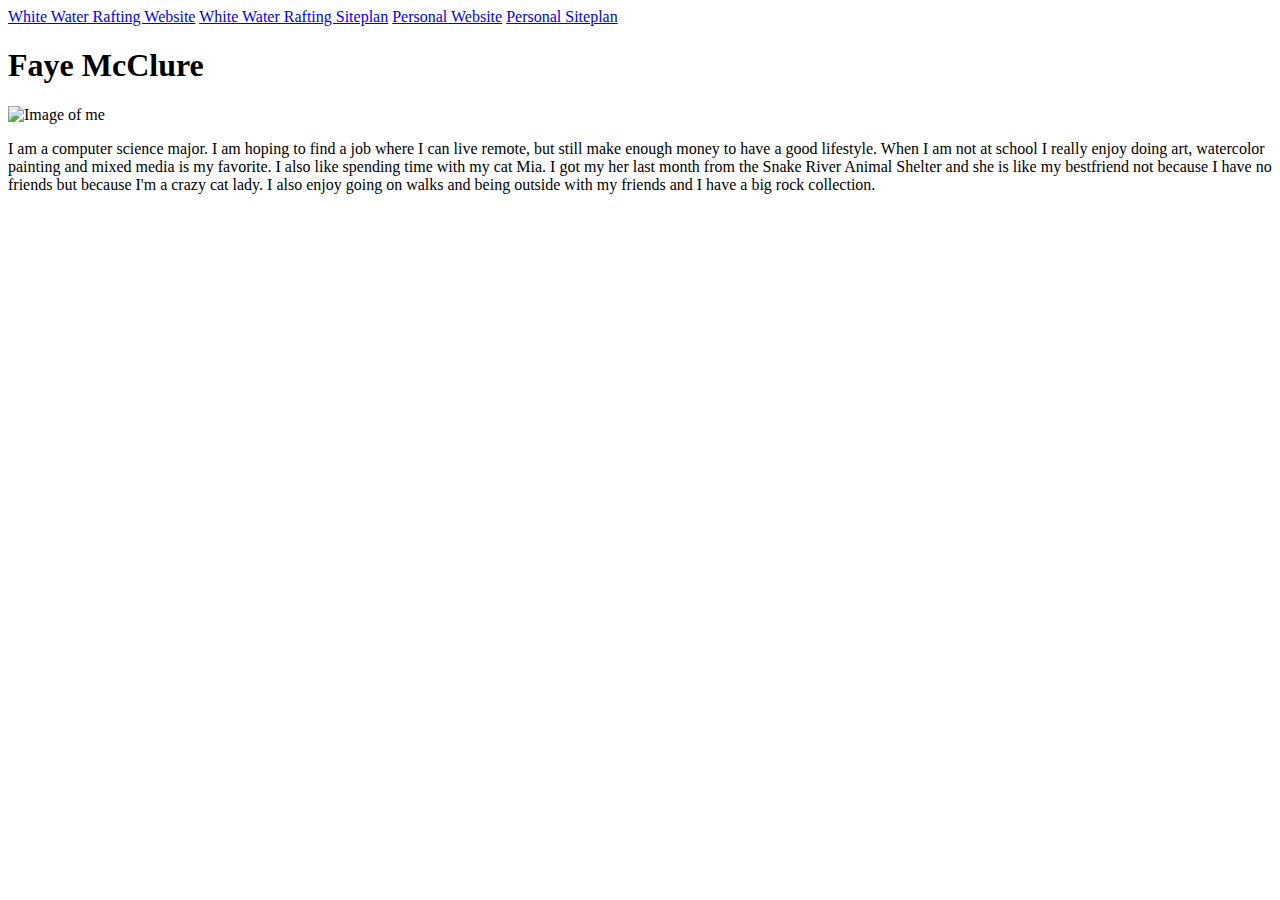
==== index.html @ dc07138a "first commit" ====
<!DOCTYPE html>
<html lang="en">
<head>
    <meta charset="UTF-8">
    <meta name="viewport" content="width=device-width, initial-scale=1.0">
    <title>Document</title>
</head>
<body>
    <header>
        <nav>
            <a href="wwr/index.html">White Water Rafting Website</a>
            <a href="wwr/site-plan-rafting.html">White Water Rafting Siteplan</a>
            <a href="#">Personal Website</a>
            <a href="#">Personal Siteplan</a>
        </nav>
        <main>
            <h1>Faye McClure</h1>
            <img src="img_1364.jpg" alt="Image of me"
                width="400" />
            <p>I am a computer science major. I am hoping to find a job where I can live remote, but still make enough money to have a good lifestyle. When I am not at school I really enjoy doing art, watercolor painting and mixed media is my favorite. I also like spending time with my cat Mia. I got my her last month from the Snake River Animal Shelter and she is like my bestfriend not because I have no friends but because I'm a crazy cat lady. I also enjoy going on walks and being outside with my friends and I have a big rock collection. </p>
        </main>
    </header>
    
</body>
</html>
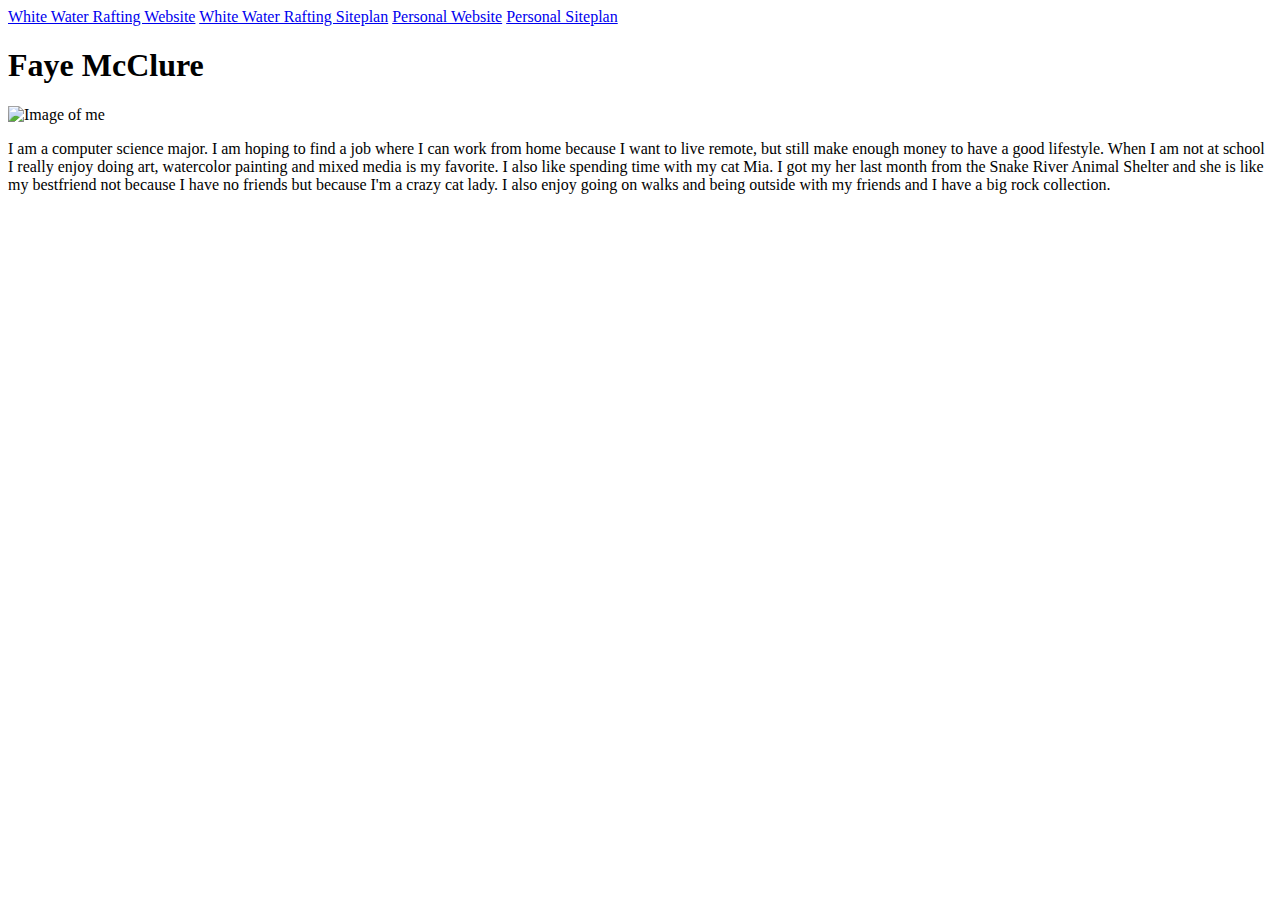
==== commit b26579ab: "initialcommit" ====
--- a/index.html
+++ b/index.html
@@ -17,7 +17,7 @@
             <h1>Faye McClure</h1>
             <img src="img_1364.jpg" alt="Image of me"
                 width="400" />
-            <p>I am a computer science major. I am hoping to find a job where I can live remote, but still make enough money to have a good lifestyle. When I am not at school I really enjoy doing art, watercolor painting and mixed media is my favorite. I also like spending time with my cat Mia. I got my her last month from the Snake River Animal Shelter and she is like my bestfriend not because I have no friends but because I'm a crazy cat lady. I also enjoy going on walks and being outside with my friends and I have a big rock collection. </p>
+            <p>I am a computer science major. I am hoping to find a job where I can work from home because I want to live remote, but still make enough money to have a good lifestyle. When I am not at school I really enjoy doing art, watercolor painting and mixed media is my favorite. I also like spending time with my cat Mia. I got my her last month from the Snake River Animal Shelter and she is like my bestfriend not because I have no friends but because I'm a crazy cat lady. I also enjoy going on walks and being outside with my friends and I have a big rock collection. </p>
         </main>
     </header>
     
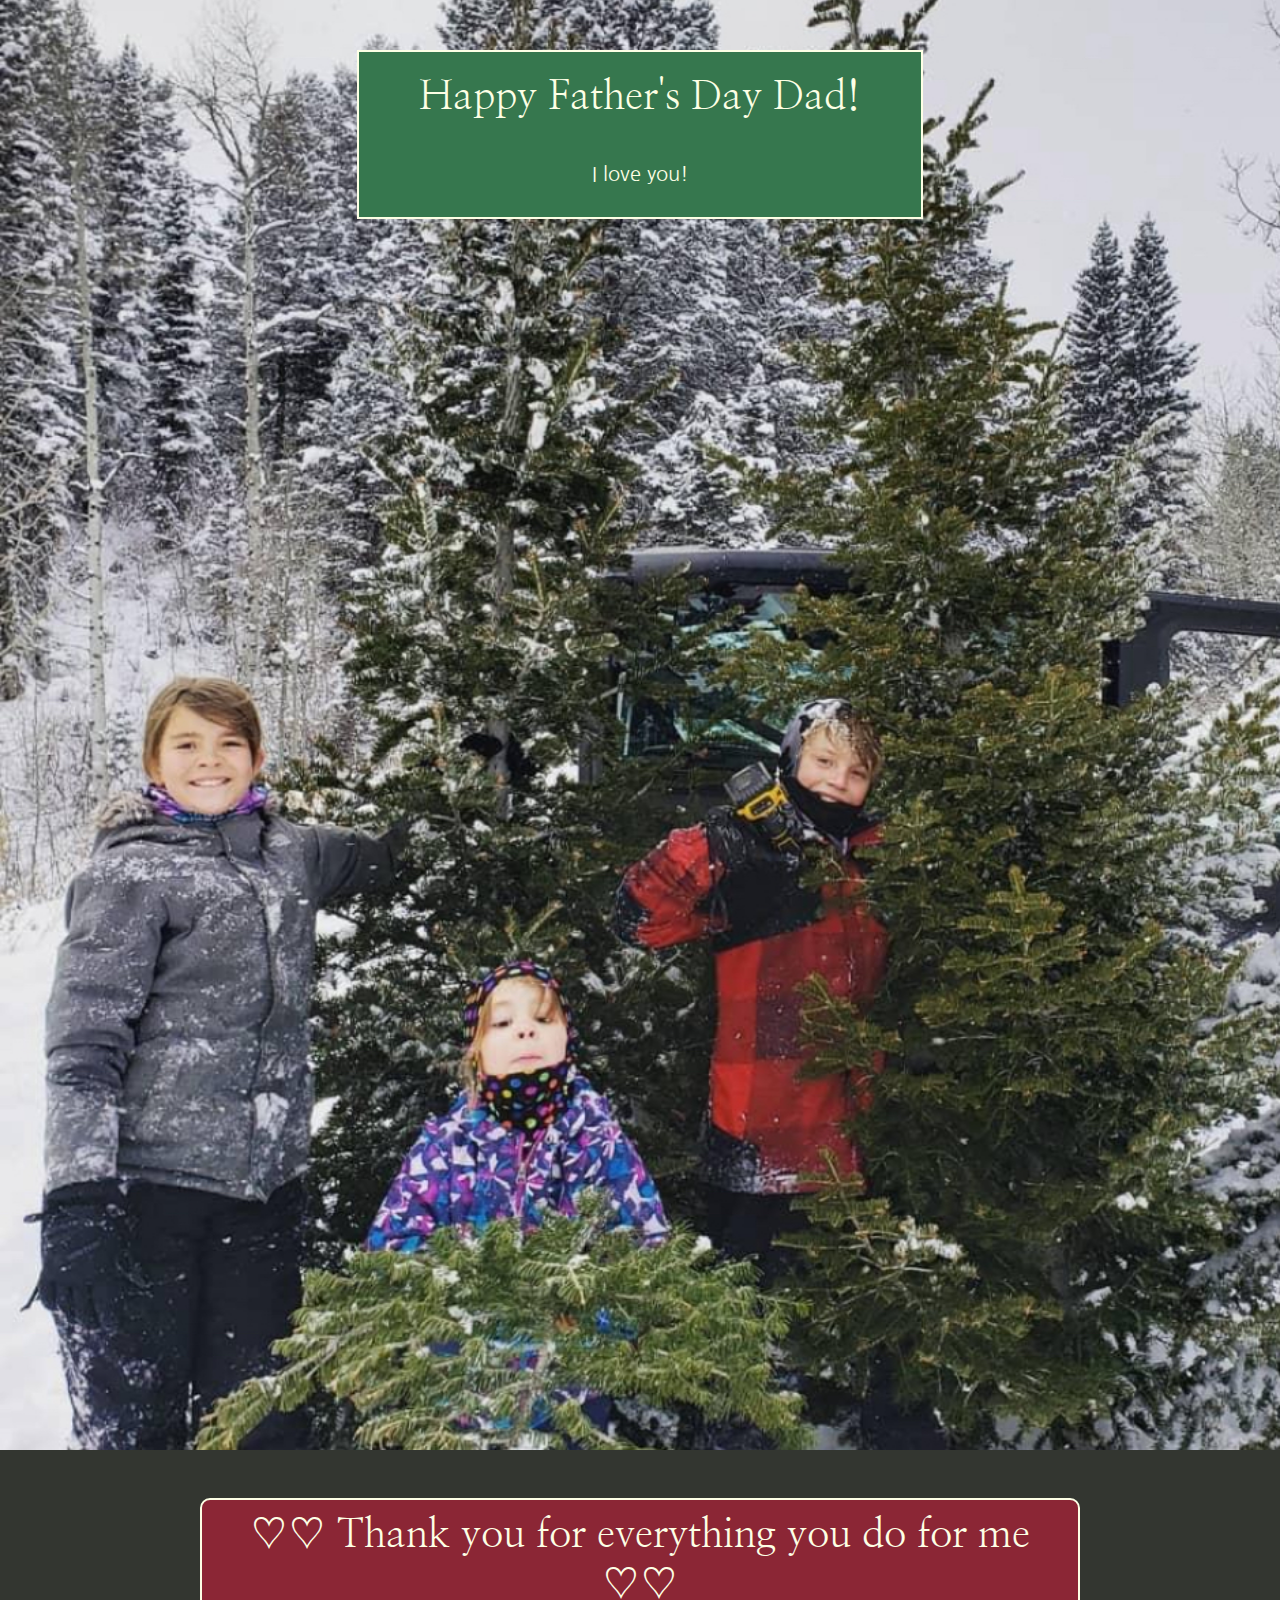
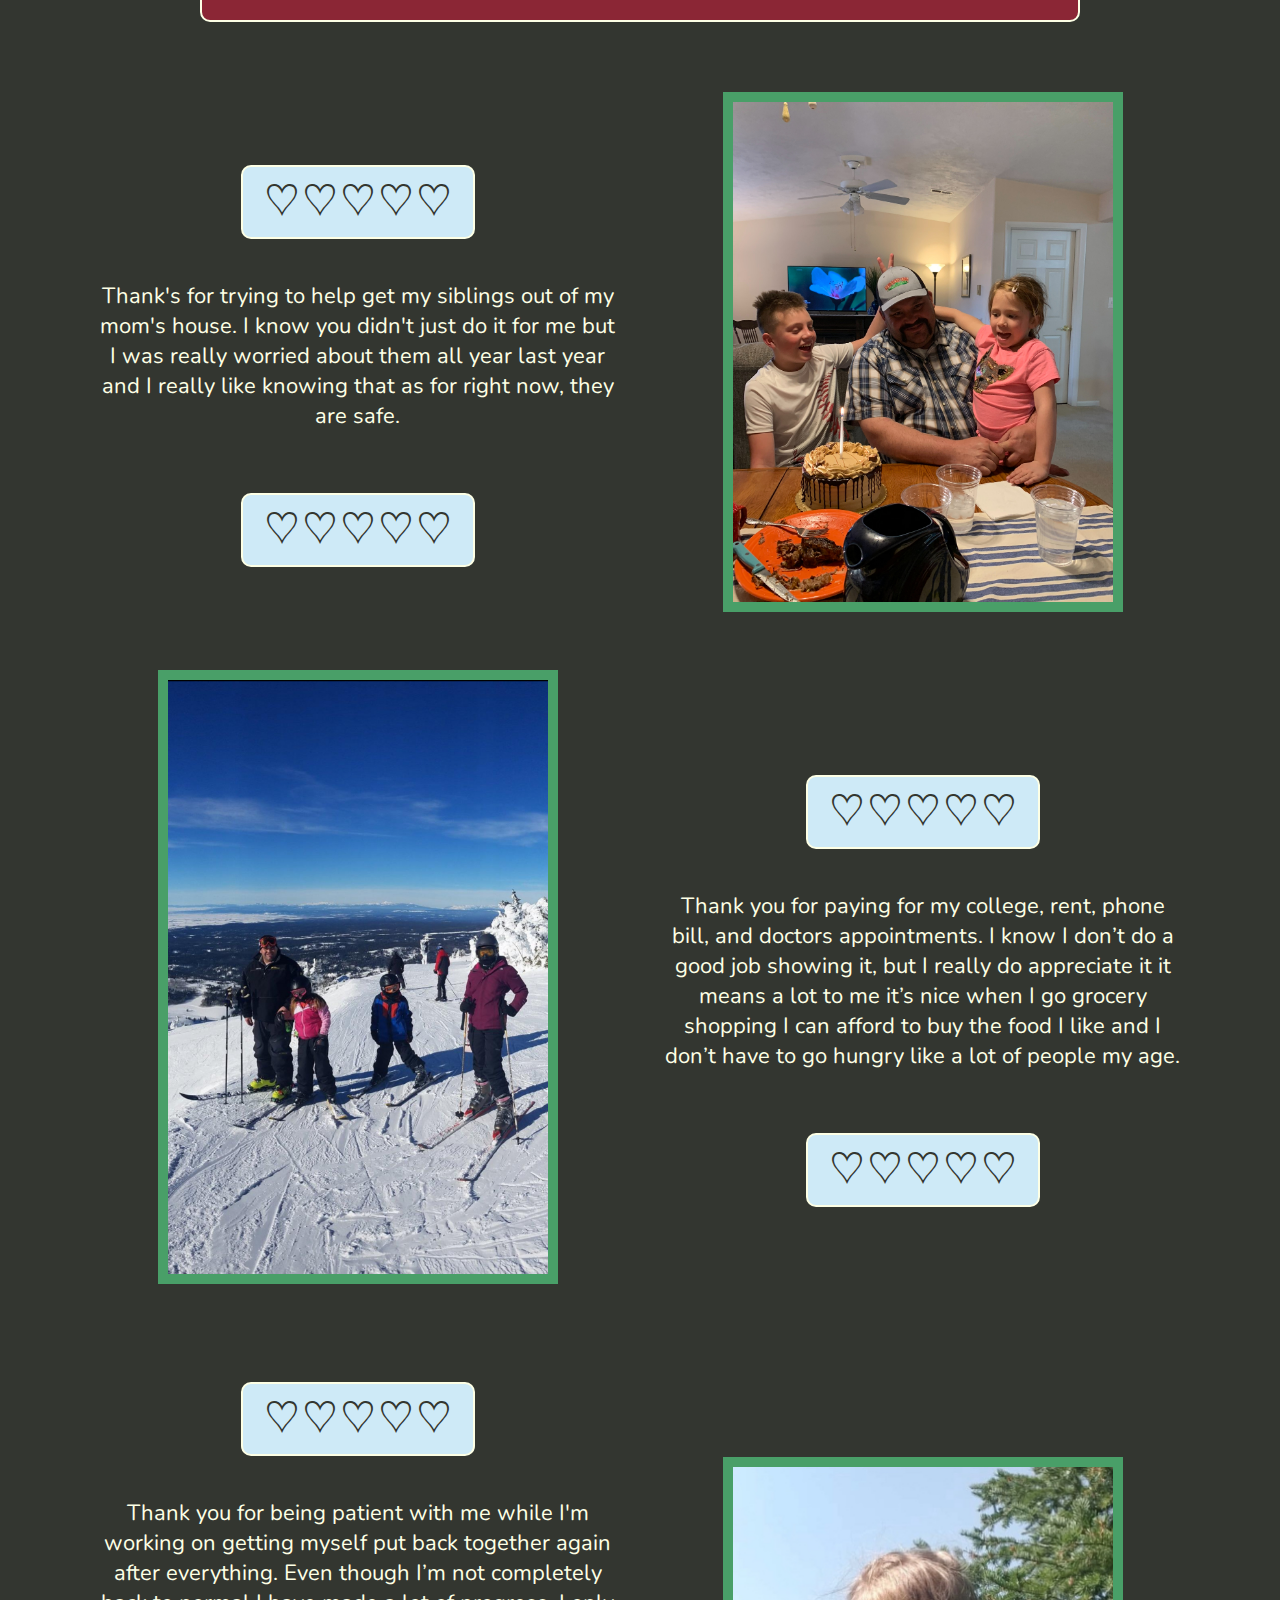
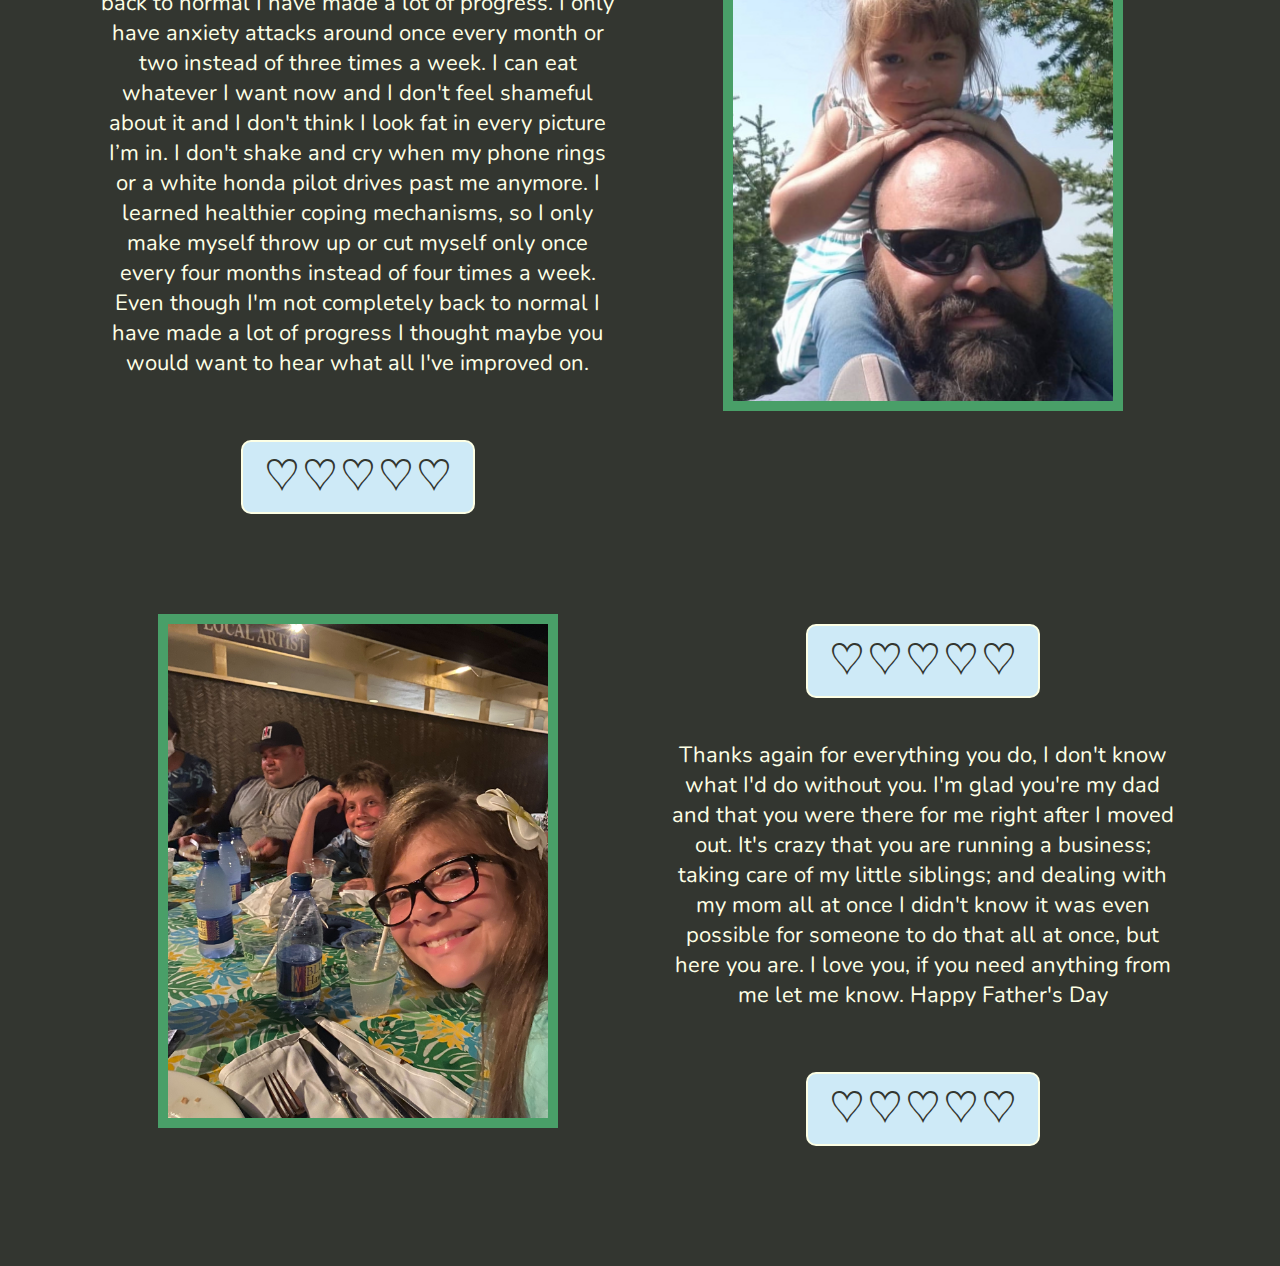
==== commit 3bb97021: "fathers_day" ====
--- a/index.html
+++ b/index.html
@@ -1,25 +1,63 @@
+
 <!DOCTYPE html>
 <html lang="en">
 <head>
+    <link rel="stylesheet" href="fathers_day.css">
     <meta charset="UTF-8">
     <meta name="viewport" content="width=device-width, initial-scale=1.0">
-    <title>Document</title>
+    <title>Happy Father's Day Dad!</title>
 </head>
 <body>
-    <header>
-        <nav>
-            <a href="wwr/index.html">White Water Rafting Website</a>
-            <a href="wwr/site-plan-rafting.html">White Water Rafting Siteplan</a>
-            <a href="#">Personal Website</a>
-            <a href="#">Personal Siteplan</a>
-        </nav>
-        <main>
-            <h1>Faye McClure</h1>
-            <img src="img_1364.jpg" alt="Image of me"
-                width="400" />
-            <p>I am a computer science major. I am hoping to find a job where I can work from home because I want to live remote, but still make enough money to have a good lifestyle. When I am not at school I really enjoy doing art, watercolor painting and mixed media is my favorite. I also like spending time with my cat Mia. I got my her last month from the Snake River Animal Shelter and she is like my bestfriend not because I have no friends but because I'm a crazy cat lady. I also enjoy going on walks and being outside with my friends and I have a big rock collection. </p>
-        </main>
-    </header>
-    
+    <div id="content">
+        
+        <div id="hero">
+            <div id="hero-box">
+                <img id="hero-img" src="photos/tree.JPG" alt="Forest">
+            </div>
+            <section id="hero-msg">
+                <div class="hero-text">
+                    <p class="home-title">Happy Father's Day Dad!</p>
+                    <p class="corny">I love you!</p>
+                </div>
+            </section>
+        </div>
+        <main class="prices-grid">
+            <section class="book-card">
+                <p class="book">♡♡ Thank you for everything you do for me ♡♡</p>
+            </section>
+            <section class="treehouse1-card">
+                <img class="card-img3" src="photos/birthday.JPG" alt="treehouse one" width="400px">
+            </section>
+            <section class="treehouse1-cardb">
+                <p class="blue">♡♡♡♡♡</p>
+                <p>Thank's for trying to help get my siblings out of my mom's house. I know you didn't just do it for me but I was really worried about them all year last year and I really like knowing that as for right now, they are safe.</p>
+                <p class="blue">♡♡♡♡♡</p>
+            </section>
+            <section class="treehouse2-card">
+                <img class="card-img3" src="photos/skiing.JPG" alt="treehouse two" width="400px">
+            </section>
+            <section class=" treehouse2-cardb">
+                <p class="blue">♡♡♡♡♡</p>
+                <p>Thank you for paying for my college, rent, phone bill, and doctors appointments. I know I don’t do a good job showing it, but I really do appreciate it it means a lot to me it’s nice when I go grocery shopping I can afford to buy the food I like and I don’t have to go hungry like a lot of people my age.</p>
+                <p class="blue">♡♡♡♡♡</p>
+            </section>
+            <section class="treehouse3-card">
+                <img class="card-img3" src="photos/on_dads_shoulders.JPG" alt="treehouse three" width="400px">
+            </section>
+            <section class="treehouse3-cardb">
+                <p class="blue">♡♡♡♡♡</p>
+                <p>Thank you for being patient with me while I'm working on getting myself put back together again after everything. Even though I’m not completely back to normal I have made a lot of progress. I only have anxiety attacks around once every month or two instead of three times a week. I can eat whatever I want now and I don't feel shameful about it and I don't think I look fat in every picture I’m in. I don't shake and cry when my phone rings or a white honda pilot drives past me anymore. I learned healthier coping mechanisms, so I only make myself throw up or cut myself only once every four months instead of four times a week. Even though I'm not completely back to normal I have made a lot of progress I thought maybe you would want to hear what all I've improved on.</p>
+                <p class="blue">♡♡♡♡♡</p>
+            </section>
+            <section class="treehouse4-card">
+                <img class="card-img3" src="photos/hawaii.JPG" alt="treehouse four" width="400px">
+            </section>
+            <section class="treehouse4-cardb">
+                <p class="blue">♡♡♡♡♡</p>
+                <p>Thanks again for everything you do, I don't know what I'd do without you. I'm glad you're my dad and that you were there for me right after I moved out. It's crazy that you are running a business; taking care of my little siblings; and dealing with my mom all at once I didn't know it was even possible for someone to do that all at once, but here you are. I love you, if you need anything from me let me know. Happy Father's Day</p>
+                <p class="blue">♡♡♡♡♡</p>
+            </section>
+        </main>   
+    </div>
 </body>
-</html>+</html>
--- a/fathers_day.css
+++ b/fathers_day.css
@@ -0,0 +1,529 @@
+@import url('https://fonts.googleapis.com/css2?family=Nanum+Gothic&family=Nanum+Myeongjo&family=Nunito:wght@300&display=swap');
+
+#content {
+    max-width: 1600px;
+    margin: 0 auto;
+}
+header {
+    background-color: #8b2635;
+    display: grid;
+    grid-template-columns: 150px auto;
+}
+
+.logo {
+    width: 80px;
+}
+
+#logo_link {
+    padding-top: 5px;
+    justify-self: center;
+    align-self: center;
+}
+nav {
+    display: flex;
+    justify-content: space-around;
+}
+nav a {
+    text-align: center;
+    color: #fdffe5;
+    background-color: #8b2635;
+    font-family: 'Nanum Myeongjo', serif;
+    text-decoration: none;
+    padding: 35px;
+}
+nav a:hover {
+    background-color: black;
+    color:beige;
+}
+
+#hero-msg h1, #hero-msg h4 {
+    text-align: center;
+}
+#hero-img {
+    width: 100%;
+}
+#hero {
+    display: grid;
+    grid-template-columns: 1fr 3fr 1fr;
+    margin-top: -100px;
+}
+#hero-box {
+    grid-column: 1/4;
+    grid-row: 1/3;
+    width: 100%;
+    z-index: -1;
+}
+.hero-text {
+    text-align: center; 
+    margin-top: 50px;
+}
+
+.hero-text {
+    background-color: #36774e;
+    font-family: 'Nanum Myeongjo', serif;
+    color: #fdffe5;
+    padding: 10px 10px; 
+    padding-left: 60px;
+    padding-right: 60px;
+    border: 2px solid #fdffe5;
+    display: inline-block; 
+    font-size: 40px;
+}
+
+.hero-text h4 {
+    padding: -20px;   
+    font-size: 20px;
+}
+#hero-msg {
+    grid-column: 2/3;
+    grid-row: 1/2;
+    text-align: center;
+    margin-top: 100px;
+}
+
+.corny {
+    color: #fdffe5;
+    font-family: 'Nanum Gothic', serif;
+    font-size: 20px;
+}
+
+#title h1 {
+    text-align: center;
+}
+h2 {
+    margin: 0;
+}
+.msg h2 {
+    color: black;
+}
+h4 {
+    color: black;
+}
+
+
+.home-title {
+    color:#fdffe5;
+    font-family: 'Nanum Myeongjo', serif;
+    font-size: 40px;
+    margin-top: 10px;
+}
+main section {
+    text-align: center;
+}
+main section img {
+    box-sizing: border-box;
+}
+#background {
+    height: 725px;
+    grid-column: 1/11;
+    grid-row: 4/9;
+}
+body {
+    background-color: #333630;
+    color: #fdffe5;
+    font-family: 'Nunito', sans-serif;
+    font-size: 22px;
+    margin: 0;
+    padding: 0;
+    text-align: center;
+}
+.home_text {
+    color: #fdffe5;
+    font-family: 'Nanum Gothic', serif;
+    font-size: 22px;
+    margin: 10px;
+    padding: 20px;
+    text-align: center;
+
+}
+.amenity {
+    color:#fdffe5;
+    font-family: "Nanum Gothic", serif;
+    font-size: 22px;
+    margin: 10px;
+    padding: 20px;
+    text-align: center;
+}
+.home-grid {
+    display: grid;
+    grid-template-columns: 1fr 1fr;
+    gap: 50px;
+    place-items: center;
+    text-align: center;
+    margin: 0 auto;
+    padding-left: 100px;
+    padding-right: 100px;
+}
+.prices-grid {
+    display: grid;
+    grid-template-columns: 1fr 1fr;
+    gap: 50px;
+    place-items: center;
+    text-align: center;
+    margin: 0 auto;
+    padding-left: 100px;
+    padding-right: 100px;
+}
+.amenities-grid {
+    display: grid;
+    grid-template-columns: 1fr 1fr 1fr;
+    gap: 50px;
+    place-items: center;
+    text-align: center;
+    margin: 0 auto;
+    padding-left: 100px;
+    padding-right: 100px;
+}
+.our_mission {
+    font-family:'Nanum Myeongjo', serif;
+    font-size: 40px;
+    text-align: center; 
+    margin-bottom: 20px; 
+    background-color: #499f68; 
+    color: #333630; 
+    padding: 10px 20px;
+    border: 2px solid #fdffe5; 
+    border-radius: 10px; 
+    display: inline-block;
+}
+.pink {
+    font-family: 'Nanum Myeongjo', serif;
+    font-size: 40px;
+    text-align:center;
+    margin-bottom: 20px;
+    background-color:#499f68;
+    color:#333630;
+    padding: 10px 20px;
+    border: 2px solid #fdffe5;
+    border-radius: 10px;
+    display: inline-block;
+}
+.book {
+    font-family: 'Nanum Myeongjo', serif;
+    font-size: 40px;
+    text-align:center;
+    margin-bottom: 20px;
+    background-color:#8b2635;
+    color:#fdffe5;
+    padding: 10px 20px;
+    border: 2px solid #fdffe5;
+    border-radius: 10px;
+    display: inline-block;
+}
+.blue {
+    font-family: 'Nanum Myeongjo', serif;
+    font-size: 40px;
+    text-align:center;
+    margin-bottom: 20px;
+    background-color:#ceeaf7;
+    color:#333630;
+    padding: 10px 20px;
+    border: 2px solid #fdffe5;
+    border-radius: 10px;
+    display: inline-block;
+}
+.price {
+    font-family: 'Nanum Myeongjo', serif;
+    font-size: 20px;
+    text-align:center;
+    margin-bottom: 20px;
+    background-color:#8b2635;
+    color:#fdffe5;
+    padding: 10px 20px;
+    border: 2px solid #fdffe5;
+    border-radius: px;
+    display: inline-block;
+}
+.mission {
+    grid-column: 1 / -1;
+    padding: 0 100px;
+    text-align: center; 
+}
+
+.book-card {
+    grid-column: 1 / -1;
+    padding: 0 100px;
+    text-align: center;
+}
+
+.lake-card {
+    grid-column: 1 / -1;
+    padding: 0 100px;
+    text-align: center;
+}
+
+.mission .card-img {
+    width: 100%;
+    margin-bottom: 20px;
+    border-radius: 10px;
+}
+
+.lake-card .card-img2 {
+    width: 75%;
+    margin-bottom: 20px;
+}
+.card-img {
+    border: 10px solid #8b2635;
+}
+.card-img2 {
+    border: 10px solid #fdffe5;
+}
+
+.card-img3 {
+    border: 10px solid #499f68;
+}
+
+.mission div {
+    margin-bottom: 50px; 
+}
+.lake-card div {
+    margin-bottom: 50px;
+}
+.book-card div {
+    margin-bottom: 50px;
+}
+.review {
+    display: inline-block;
+    text-align: center;
+    width: 100%;
+}
+.amen {
+    display: inline-block;
+    text-align: center;
+    width: 100%;
+}
+.review img {
+    display: block;
+    margin: 0 auto 20px;
+}
+.amen img {
+    display: block;
+    margin: 0 auto 20px;
+}
+.review_one {
+    margin-top: -225px;
+    grid-column: 1 / 2; 
+    grid-row: 2 / 3;
+}
+.hiking-card {
+    margin-top: 50px;
+    grid-column: 1/2;
+    grid-row: 2/3;
+}
+.treehouse1-card {
+    margin-top: center;
+    grid-column: 2/3;
+    grid-row: 2/3;
+}
+
+.treehouse1-cardb {
+    margin-top: center;
+    grid-column: 1/2;
+    grid-row: 2/3;
+}
+
+.treehouse2-card {
+    margin-top: center;
+    grid-column: 1/2;
+    grid-row: 3/4;
+}
+
+.treehouse2-cardb {
+    margin-top: center;
+    grid-column: 2/3;
+    grid-row: 3/4;
+}
+
+.treehouse3-card {
+    margin-top: center;
+    grid-column: 2/3;
+    grid-row: 4/5;
+}
+
+.treehouse3-cardb {
+    margin-top: center;
+    grid-column: 1/2;
+    grid-row: 4/5;
+}
+
+.treehouse4-card {
+    margin-top: center;
+    grid-column: 1/2;
+    grid-row: 5/6;
+}
+
+.treehouse4-cardb {
+    margin-top: center;
+    grid-column: 2/3;
+    grid-row: 5/6;
+}
+
+.review_two {
+    grid-column: 2 / 3;
+    grid-row: 2 / 3;
+
+}
+
+.fire-card {
+    margin-top: 50px;
+    grid-column: 2/3;
+    grid-row: 2/3;
+}
+
+.hottub-card {
+    margin-top: 50px;
+    grid-column: 3/4;
+    grid-row: 2/3;
+}
+.contact-us {
+    grid-column: 1/4;
+    grid-row: 3/4;
+}
+
+.review h2 {
+    display: inline-block;
+    color: #fdffe5;
+    background-color: #8b2635;
+    padding: 10px;
+    border-radius: 5px;
+    margin-bottom: 40px;
+}
+.amenity {
+    display: inline-block;
+    color:#fdffe5;
+    background-color: #8b2635;
+    padding: 10px;
+    border-radius: 5px;
+    margin-bottom: 40px;
+}
+
+
+.msg h2 {
+    color: black;
+}
+
+.msg {
+    background-color: forestgreen;
+    padding: 35px;
+    grid-column: 6/10;
+    grid-row: 6/7;
+    box-shadow: 5px 5px 10px black;
+}
+
+.msg p {
+    color: beige;
+    font-family: Nanum Myeongjo, serif;
+    font-size: .8em;
+    padding-bottom: 15px;
+}
+footer {
+    background-color: #8b2635;
+    color: #fdffe5;
+    padding: 25px 50px;
+    margin-top: 200px;
+    display: flex;
+    justify-content: space-around;
+    align-items: center;
+    font-family: Nanum Myeongjo, serif;
+}
+.notes {
+    background-color: #4D4730;
+    color: white;
+    font-size: 28px;
+    font-family: 'Nunito', sans-serif;
+    padding-bottom: 10px; 
+    padding-top: 10px;
+    padding-left: 10px;
+    padding-right: 10px;
+    border-radius: 5px;
+}
+footer a {
+    color: beige;
+    text-decoration: none;
+}
+
+footer a:hover {
+    color: beige;
+}
+
+footer p {
+    font-size: 1.2em;
+}
+
+footer p a:hover {
+    text-decoration: underline;
+}
+
+footer .social img {
+    padding-top: 15px;
+    width: 50px;
+}
+
+.icon {
+    width: 80px;
+    padding-top: 10px;
+}
+form {
+    display: inline-block;
+    padding: 1em;
+    border: 1px solid #ccc;
+    border-radius: 1em;
+    grid-column: 2/3;
+    grid-row: 4/5;
+}
+
+ul {
+    list-style: none;
+    padding: 0;
+    margin: 0;
+}
+
+form li + li {
+    margin-top: 1em;
+}
+
+label {
+    display: inline-block;
+    min-width: 90px;
+    text-align: right;
+}
+
+input,
+textarea {
+    font: 1em Nunuto, sans-serif;
+    width: 300px;
+    box-sizing: border-box;
+    border: 1px solid #999;
+}
+
+input:focus,
+textarea:focus {
+    border-color: #000;
+}
+
+textarea {
+    vertical-align: top;
+    height: 5em;
+}
+
+.button {
+    padding-left: 90px;
+}
+
+button {
+    margin-left: 0.5em;
+}
+
+#feedback {
+    background-color: antiquewhite;
+    position: absolute;
+    top: 0;
+    left: 0;
+    right: 0;
+    padding: .5em;
+    display: none;
+}
+
+.moveDown {
+    margin-top: 3em;
+}